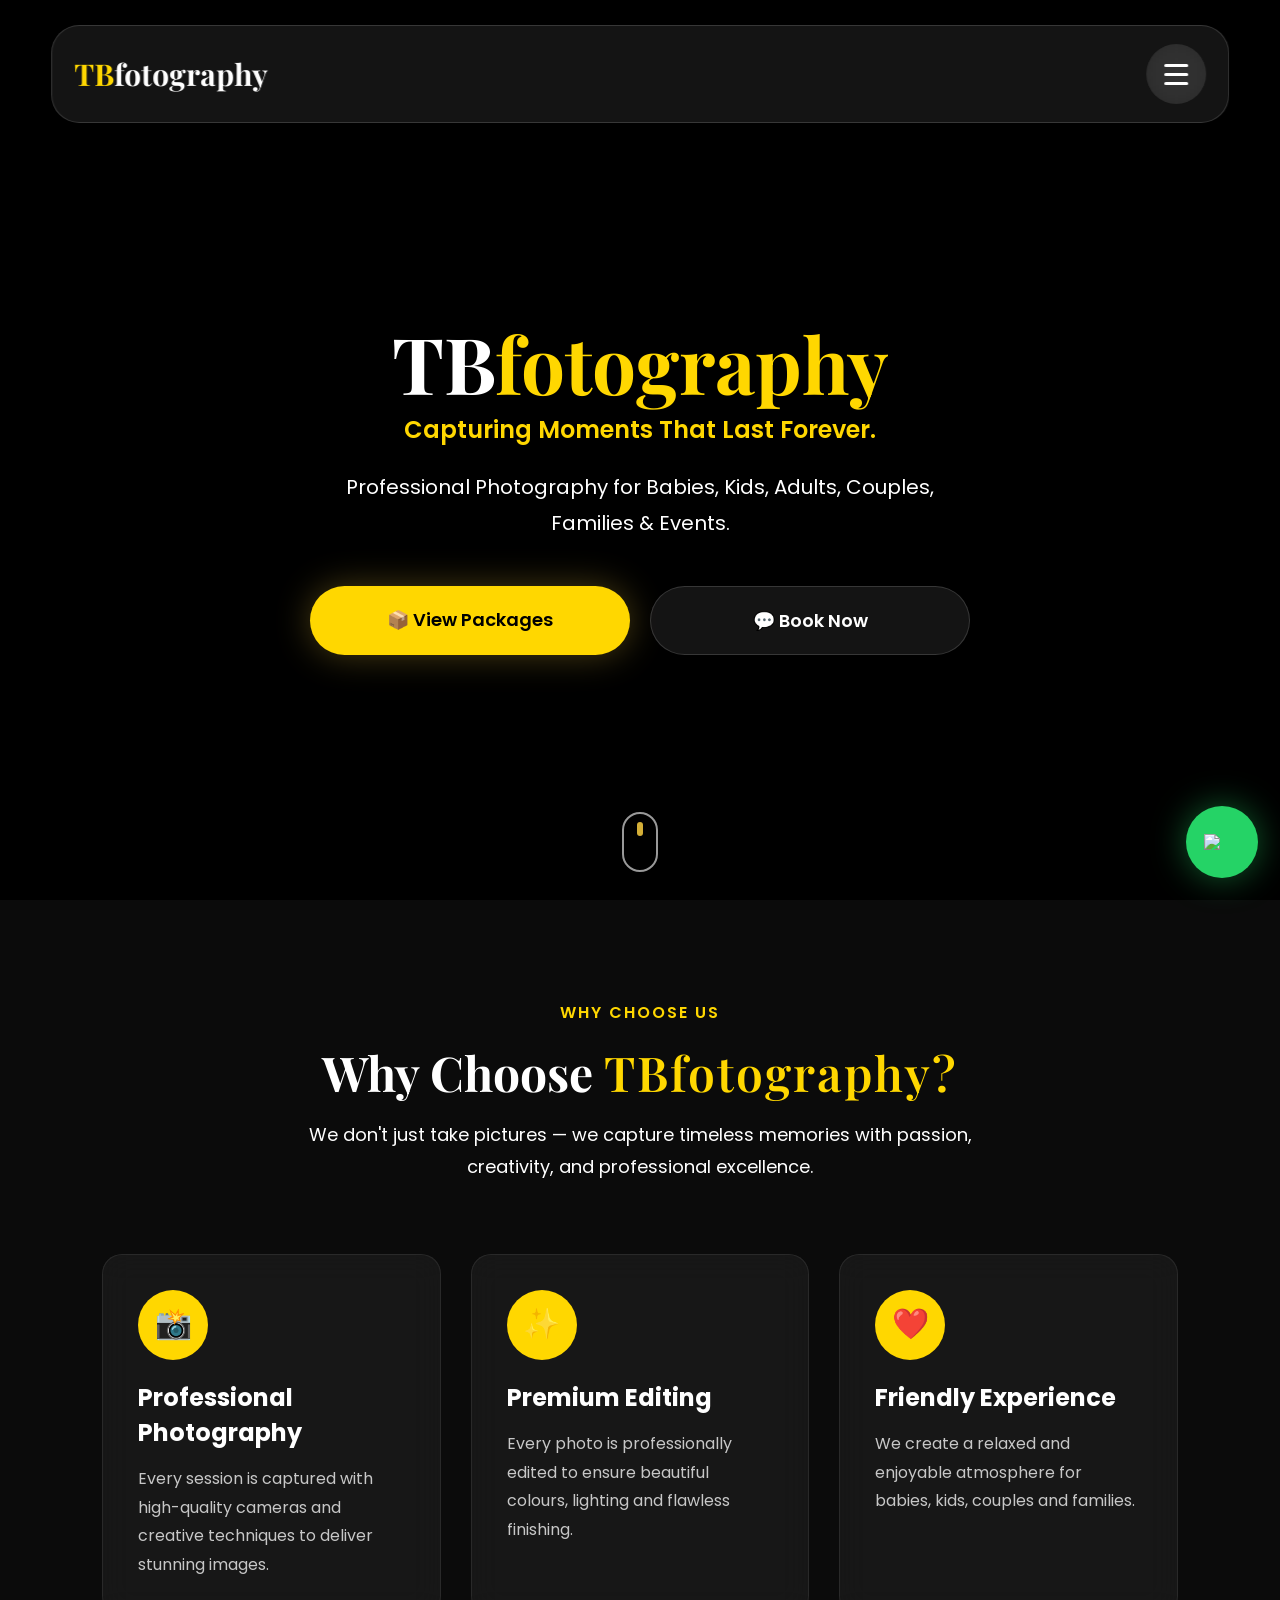
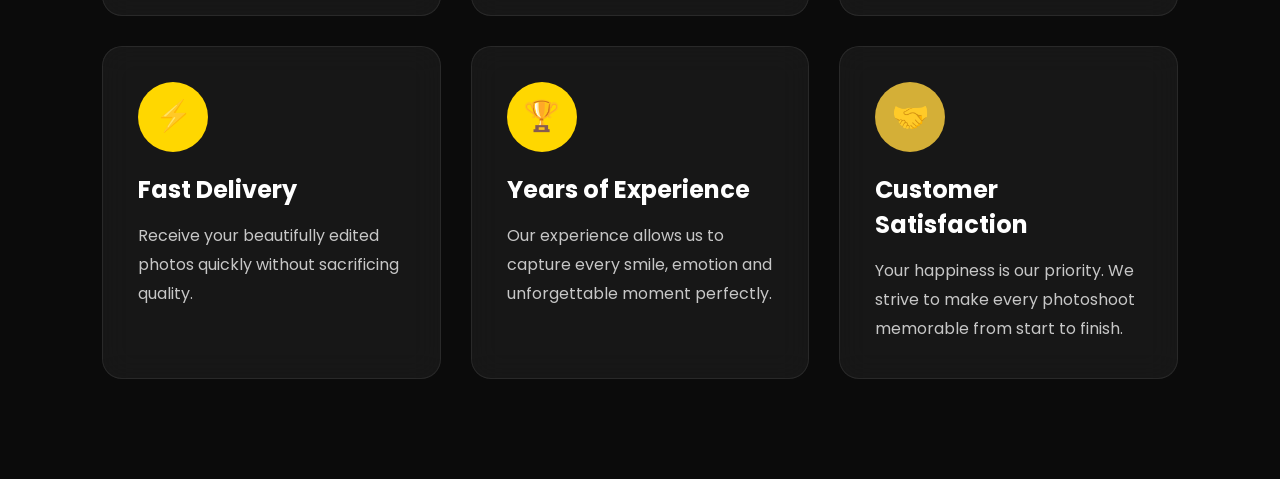
==== index.html @ ce72f564 "Add files via upload" ====
<!DOCTYPE html>
<html lang="en">
<head>

<meta charset="UTF-8">
<meta name="viewport" content="width=device-width, initial-scale=1.0">

<title>TBfotography</title>

<link rel="preconnect" href="https://fonts.googleapis.com">
<link rel="preconnect" href="https://fonts.gstatic.com" crossorigin>

<link href="https://fonts.googleapis.com/css2?family=Poppins:wght@300;400;500;600;700&family=Playfair+Display:wght@600;700;800&display=swap" rel="stylesheet">

<link rel="stylesheet" href="home1.css">

</head>
<body>

<!-- HERO -->

<section class="hero">

    <!-- Slideshow Images -->

    <div class="slides">

        <div class="slide active" style="background-image:url('image.jpg');"></div>

        <div class="slide" style="background-image:url('image2.jpg');"></div>

        <div class="slide" style="background-image:url('image3.jpg');"></div>

        <div class="slide" style="background-image:url('image4.jpg');"></div>

        <div class="slide" style="background-image:url('image5.jpg');"></div>

        <div class="slide" style="background-image:url('image6.jpg');"></div>
    </div>

    <!-- Dark Overlay -->

    <div class="overlay"></div>

    <!-- Navigation -->

    <header>

        <div class="logo">

            <span>TB</span>fotography

        </div>

<button class="menu-btn" id="menuBtn">
    <span></span>
    <span></span>
    <span></span>
</button>

    </header>

<!-- Mobile Menu -->

<div class="mobile-menu" id="mobileMenu">

    <a href="#">Home</a>

    <a href="packages.html">Packages</a>

    <a href="faq.html">Faq</a>

    <a href="gallery.html">Gallery</a>

   

</div>

    <!-- Hero Content -->

    <div class="hero-content">

        <h1>

            TB<span>fotography</span>

        </h1>

        <h2>

            Capturing Moments That Last Forever.

        </h2>

        <p>

            Professional Photography for Babies, Kids,
            Adults, Couples, Families & Events.

        </p>

        <div class="buttons">

            <a href="packages.html" class="btn gold">

                📦 View Packages

            </a>

            <a href="https://wa.me/234XXXXXXXXXX"
               class="btn dark">

                💬 Book Now

            </a>

        </div>

    </div>

    <!-- Scroll -->

    <div class="scroll">

        <div class="mouse">

            <div class="wheel"></div>

        </div>

    </div>

    <!-- WhatsApp -->

    <a href="https://wa.me/2348036198361"
       class="whatsapp">

        <img src="whatsapp.png">

    </a>

</section>


<!-- ===========================
WHY CHOOSE TBFOTOGRAPHY
=========================== -->

<section class="why-section" id="why">

    <div class="section-heading">

        <span>WHY CHOOSE US</span>

        <h2>Why Choose <span class="gold1">TBfotography?</span></h2>

        <p>
            We don't just take pictures — we capture timeless memories with passion,
            creativity, and professional excellence.
        </p>

    </div>

    <div class="why-grid">

        <div class="why-card">

            <div class="icon" style="background-color: gold;">📸</div>

            <h3>Professional Photography</h3>

            <p>
                Every session is captured with high-quality cameras and creative techniques
                to deliver stunning images.
            </p>

        </div>

        <div class="why-card">

            <div class="icon" style="background-color: gold;">✨</div>

            <h3>Premium Editing</h3>

            <p>
                Every photo is professionally edited to ensure beautiful colours,
                lighting and flawless finishing.
            </p>

        </div>

        <div class="why-card">

            <div class="icon" style="background-color: gold;">❤️</div>

            <h3>Friendly Experience</h3>

            <p>
                We create a relaxed and enjoyable atmosphere for babies, kids,
                couples and families.
            </p>

        </div>

        <div class="why-card">

            <div class="icon" style="background-color: gold;">⚡</div>

            <h3>Fast Delivery</h3>

            <p>
                Receive your beautifully edited photos quickly without sacrificing quality.
            </p>

        </div>

        <div class="why-card">

            <div class="icon" style="background-color: gold;">🏆</div>

            <h3>Years of Experience</h3>

            <p>
                Our experience allows us to capture every smile,
                emotion and unforgettable moment perfectly.
            </p>

        </div>

        <div class="why-card">

            <div class="icon">🤝</div>

            <h3>Customer Satisfaction</h3>

            <p>
                Your happiness is our priority.
                We strive to make every photoshoot memorable from start to finish.
            </p>

        </div>

    </div>
    
</section>




<script>
/* ===========================
   HERO SLIDER
=========================== */

const slides = document.querySelectorAll(".slide");

let currentSlide = 0;

function showSlide(index){

    slides.forEach(slide=>slide.classList.remove("active"));

    slides[index].classList.add("active");

}

showSlide(currentSlide);

setInterval(()=>{

    currentSlide++;

    if(currentSlide >= slides.length){

        currentSlide = 0;

    }

    showSlide(currentSlide);

},5000);


/* ===========================
   MOBILE MENU
=========================== */

const menuBtn = document.getElementById("menuBtn");

const mobileMenu = document.getElementById("mobileMenu");

menuBtn.addEventListener("click",()=>{

    menuBtn.classList.toggle("active");

    mobileMenu.classList.toggle("show");

});

// Close menu when a link is clicked

document.querySelectorAll(".mobile-menu a").forEach(link=>{

    link.addEventListener("click",()=>{

        menuBtn.classList.remove("active");

        mobileMenu.classList.remove("show");

    });

});
</script>

</body>
</html>
---- home1.css ----
/* ===========================
   TBfotography - Home.css
=========================== */

*{
    margin:0;
    padding:0;
    box-sizing:border-box;
}

html{
    scroll-behavior:smooth;
}

body{
    font-family:'Poppins',sans-serif;
    background:#000;
    color:#fff;
    overflow-x:hidden;
}

/* ===========================
   HAMBURGER
=========================== */

.menu-btn{
    width:58px;
    height:58px;
    border:none;
    border-radius:50%;
    background:rgba(255,255,255,.08);
    backdrop-filter:blur(20px);
    display:flex;
    flex-direction:column;
    justify-content:center;
    align-items:center;
    gap:6px;
    cursor:pointer;
    z-index:1001;
}

.menu-btn span{
    width:24px;
    height:3px;
    background:#fff;
    border-radius:5px;
    transition:.35s;
}

/* Animate into X */

.menu-btn.active span:nth-child(1){
    transform:translateY(9px) rotate(45deg);
}

.menu-btn.active span:nth-child(2){
    opacity:0;
}

.menu-btn.active span:nth-child(3){
    transform:translateY(-9px) rotate(-45deg);
}

/* ===========================
   MOBILE MENU
=========================== */

.mobile-menu{

    position:fixed;

    top:0;

    right:-100%;

    width:80%;

    max-width:320px;

    height:100vh;

    background:rgba(10,10,10,.95);

    backdrop-filter:blur(25px);

    display:flex;

    flex-direction:column;

    justify-content:center;

    align-items:center;

    gap:35px;

    transition:.4s;

    z-index:999;

}

.mobile-menu.show{

    right:0;

}

.mobile-menu a{

    color:#fff;

    text-decoration:none;

    font-size:24px;

    font-weight:600;

    transition:.3s;

}

.mobile-menu a:hover{

    color:gold;

}

/* ===========================
   HERO
=========================== */

.hero{
    position:relative;
    width:100%;
    height:100vh;
    overflow:hidden;
}

/* ===========================
   SLIDESHOW
=========================== */

.slides{
    position:absolute;
    width:100%;
    height:100%;
    top:0;
    left:0;
    z-index:1;
}

.slide{
    position:absolute;
    width:100%;
    height:100%;
    background-size:cover;
    background-position:center;
    opacity:0;
    transition:opacity 1.5s ease;
    transform:scale(1);
}

.slide.active{
    opacity:1;
    animation:zoom 8s linear forwards;
}

@keyframes zoom{
    from{
        transform:scale(1);
    }

    to{
        transform:scale(1.12);
    }
}

/* ===========================
   OVERLAY
=========================== */

.overlay{
    position:absolute;
    inset:0;
    background:linear-gradient(
        rgba(0,0,0,.55),
        rgba(0,0,0,.75)
    );
    z-index:2;
}

/* ===========================
   NAVBAR
=========================== */

header{

    position:absolute;

    top:25px;

    left:50%;

    transform:translateX(-50%);

    width:92%;

    max-width:1200px;

    display:flex;

    justify-content:space-between;

    align-items:center;

    padding:18px 22px;

    border-radius:28px;

    background:rgba(255,255,255,.08);

    backdrop-filter:blur(20px);

    border:1px solid rgba(255,255,255,.15);

    z-index:10;

}

.logo{

    font-size:30px;

    font-family:'Playfair Display',serif;

    font-weight:700;

}

.logo span{

    color:gold;

}

.menu-btn{

    width:60px;

    height:60px;

    border-radius:50%;

    border:none;

    background:rgba(255,255,255,.08);

    color:#fff;

    font-size:30px;

    cursor:pointer;

    transition:.3s;

}

.menu-btn:hover{

    background:gold;

    color:#000;

}

/* ===========================
   HERO CONTENT
=========================== */

.hero-content{

    position:relative;

    z-index:5;

    width:90%;

    max-width:700px;

    margin:auto;

    height:100%;

    display:flex;

    flex-direction:column;

    justify-content:center;

    align-items:center;

    text-align:center;

}

.hero-content h1{

    font-family:'Playfair Display',serif;

    font-size:78px;

    line-height:1;

    margin-top: 1em;

}

.hero-content h1 span{

    color:gold;

}

.hero-content h2{

    margin-top:10px;

    color:gold;

    font-size:24px;

    font-weight:600;

}

.hero-content p{

    margin-top:22px;

    font-size:20px;

    color:white;

    line-height:1.8;

    max-width:650px;

}

/* ===========================
   NAVBAR
=========================== */

header{

    position:absolute;

    top:25px;

    left:50%;

    transform:translateX(-50%);

    width:92%;

    max-width:1200px;

    display:flex;

    justify-content:space-between;

    align-items:center;

    padding:18px 22px;

    border-radius:28px;

    background:rgba(255,255,255,.08);

    backdrop-filter:blur(20px);

    border:1px solid rgba(255,255,255,.15);

    z-index:10;

}

.logo{

    font-size:30px;

    font-family:'Playfair Display',serif;

    font-weight:700;

}

.logo span{

    color:gold;

}

.menu-btn{

    width:60px;

    height:60px;

    border-radius:50%;

    border:none;

    background:rgba(255,255,255,.08);

    color:#fff;

    font-size:30px;

    cursor:pointer;

    transition:.3s;

}

.menu-btn:hover{

    background:gold;

    color:#000;

}

/* ===========================
   BUTTONS
=========================== */

.buttons{

    margin-top:45px;

    display:flex;

    gap:20px;

    flex-wrap:wrap;

    justify-content:center;

}

.btn{

    width:320px;

    text-align:center;

    text-decoration:none;

    padding:20px;

    border-radius:60px;

    font-size:18px;

    font-weight:600;

    transition:.35s;

}

.gold{

    background:gold;

    color:#000;

    box-shadow:0 0 35px rgba(212,175,55,.35);

}

.gold:hover{

    transform:translateY(-5px);

}

.dark{

    background:rgba(255,255,255,.08);

    color:#fff;

    border:1px solid rgba(255,255,255,.15);

    backdrop-filter:blur(20px);

}

.dark:hover{

    background:#fff;

    color:#000;

}

/* ===========================
   SCROLL
=========================== */

.scroll{

    position:absolute;

    bottom:28px;

    left:50%;

    transform:translateX(-50%);

    z-index:5;

}

.mouse{

    width:36px;

    height:60px;

    border:2px solid rgba(255,255,255,.6);

    border-radius:30px;

    display:flex;

    justify-content:center;

    padding-top:8px;

}

.wheel{

    width:6px;

    height:14px;

    border-radius:10px;

    background:#D4AF37;

    animation:scrollWheel 1.6s infinite;

}

@keyframes scrollWheel{

    0%{

        opacity:0;

        transform:translateY(0);

    }

    50%{

        opacity:1;

    }

    100%{

        opacity:0;

        transform:translateY(20px);

    }

}

/* ===========================
   WHATSAPP
=========================== */

.whatsapp{

    position:fixed;

    right:22px;

    bottom:22px;

    width:72px;

    height:72px;

    border-radius:50%;

    background:#25D366;

    display:flex;

    justify-content:center;

    align-items:center;

    z-index:100;

    box-shadow:0 0 35px rgba(37,211,102,.45);

    animation:pulse 2s infinite;

}

.whatsapp img{

    width:36px;

}

@keyframes pulse{

    0%{

        box-shadow:0 0 0 0 rgba(37,211,102,.55);

    }

    70%{

        box-shadow:0 0 0 18px rgba(37,211,102,0);

    }

    100%{

        box-shadow:0 0 0 0 rgba(37,211,102,0);

    }

}

/* ===========================
   MOBILE
=========================== */

@media(max-width:768px){

.logo{

    font-size:22px;

}

.hero-content h1{

    font-size:58px;

}

.hero-content h2{

    font-size:25px;

}

.hero-content p{

    font-size:17px;

}

.btn{

    width:100%;

}

header{

    width:94%;

}

.menu-btn{

    width:55px;

    height:55px;

}

}

/* ===========================
WHY CHOOSE US
=========================== */

.why-section{

    background:#0B0B0B;

    padding:100px 8%;

}

.section-heading{

    text-align:center;

    max-width:750px;

    margin:auto;

}

.section-heading span{

    color:gold;

    letter-spacing:2px;

    font-weight:600;

}

.section-heading h2{

    font-family:'Playfair Display',serif;

    font-size:48px;

    margin:15px 0;

}

.section-heading .gold{

    color:gold;

}

.section-heading p{

    color:white;

    line-height:1.8;

    font-size:18px;

}

.why-grid{

    margin-top:70px;

    display:grid;

    grid-template-columns:repeat(auto-fit,minmax(280px,1fr));

    gap:30px;

}

.why-card{

    background:rgba(255,255,255,.05);

    border:1px solid rgba(255,255,255,.08);

    backdrop-filter:blur(15px);

    border-radius:20px;

    padding:35px;

    transition:.35s;

}

.why-card:hover{

    transform:translateY(-10px);

    border-color:#D4AF37;

    box-shadow:0 20px 35px rgba(212,175,55,.18);

}

.why-card .icon{

    width:70px;

    height:70px;

    border-radius:50%;

    background:#D4AF37;

    display:flex;

    justify-content:center;

    align-items:center;

    font-size:30px;

    margin-bottom:20px;

}

.why-card h3{

    font-size:24px;

    margin-bottom:15px;

}

.why-card p{

    color:#c7c7c7;

    line-height:1.8;

}

/* Mobile */

@media(max-width:768px){

.section-heading h2{

    font-size:34px;

}

.section-heading p{

    font-size:16px;

}

.why-card{

    padding:28px;

}

}
.icon { 
background: gold;
}
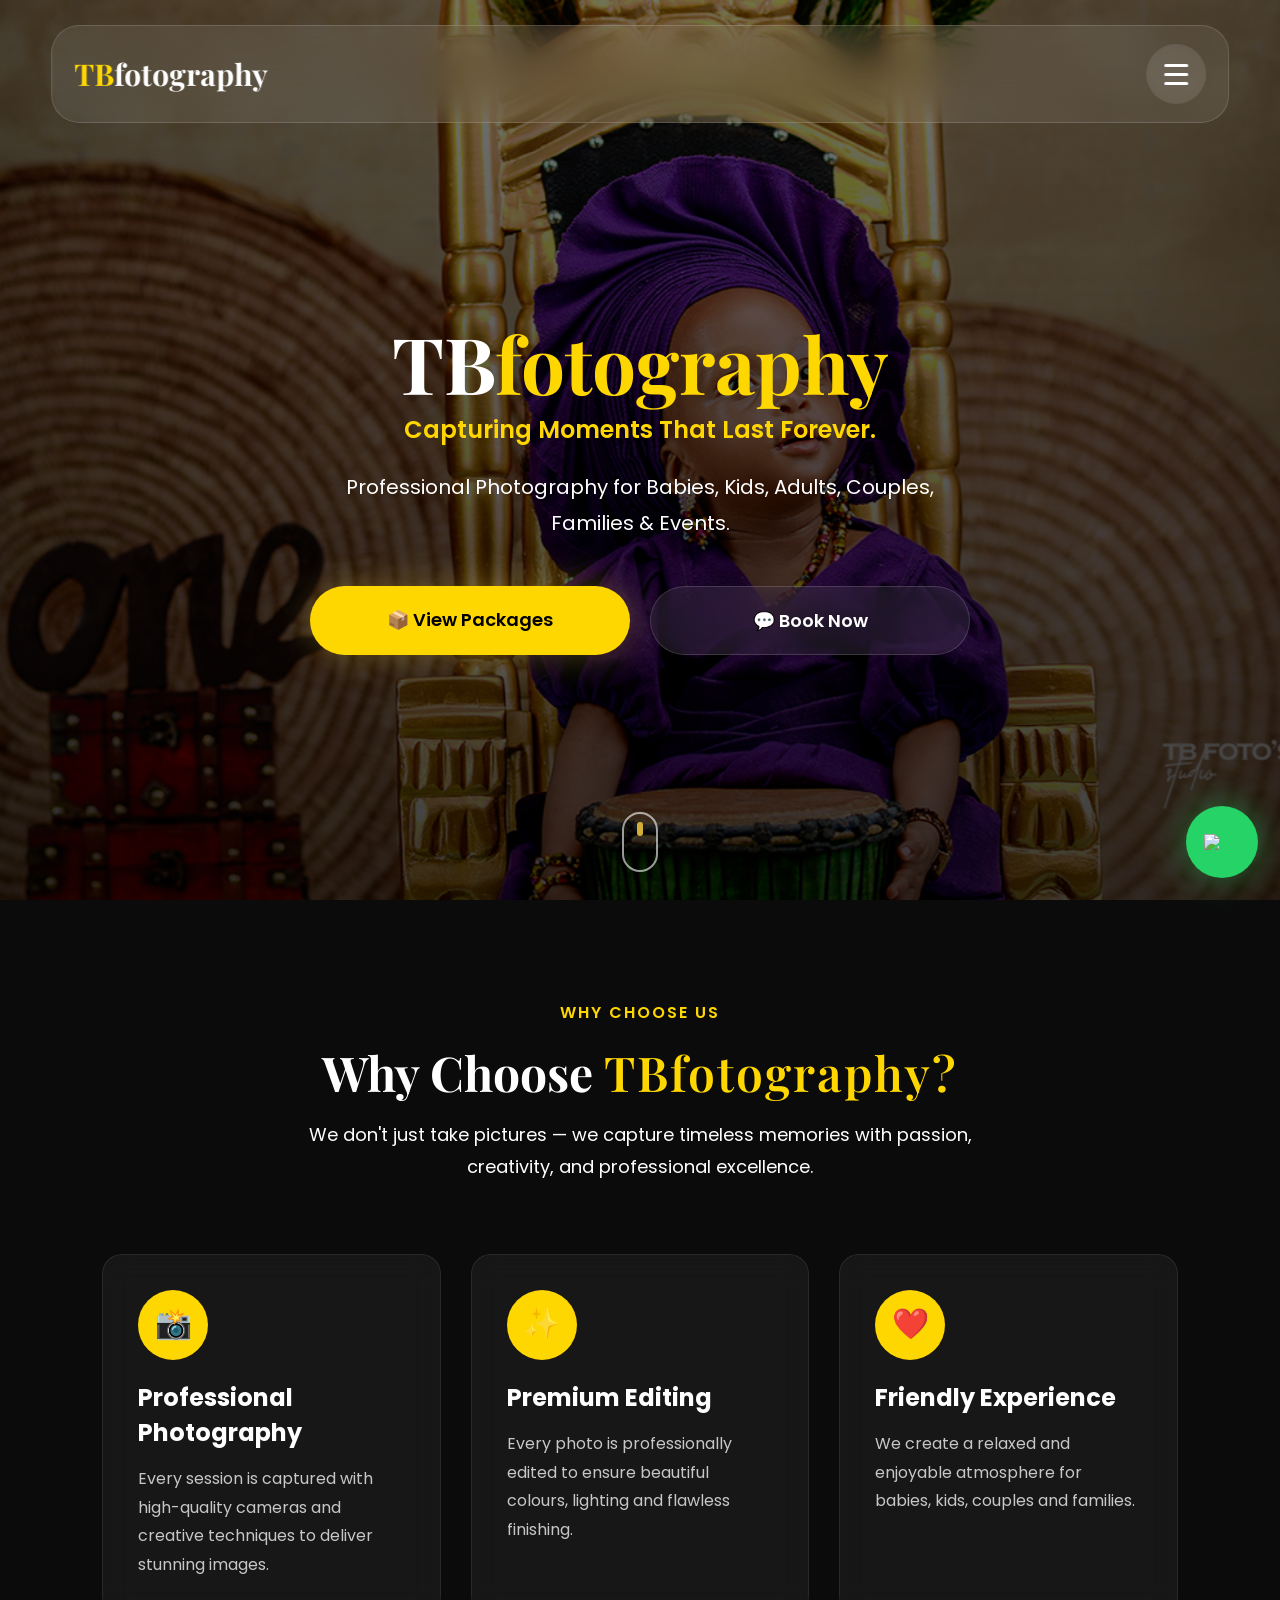
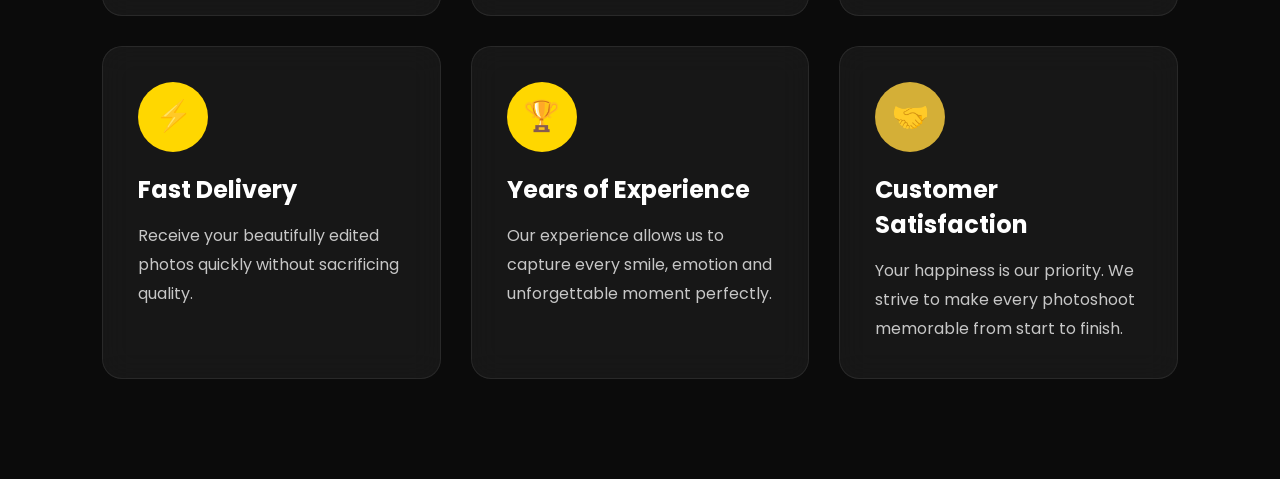
==== commit e52c2fd4: "Add files via upload" ====
--- a/index.html
+++ b/index.html
@@ -107,7 +107,7 @@
 
             </a>
 
-            <a href="https://wa.me/234XXXXXXXXXX"
+            <a href="https://wa.me/2348036198361"
                class="btn dark">
 
                 💬 Book Now
